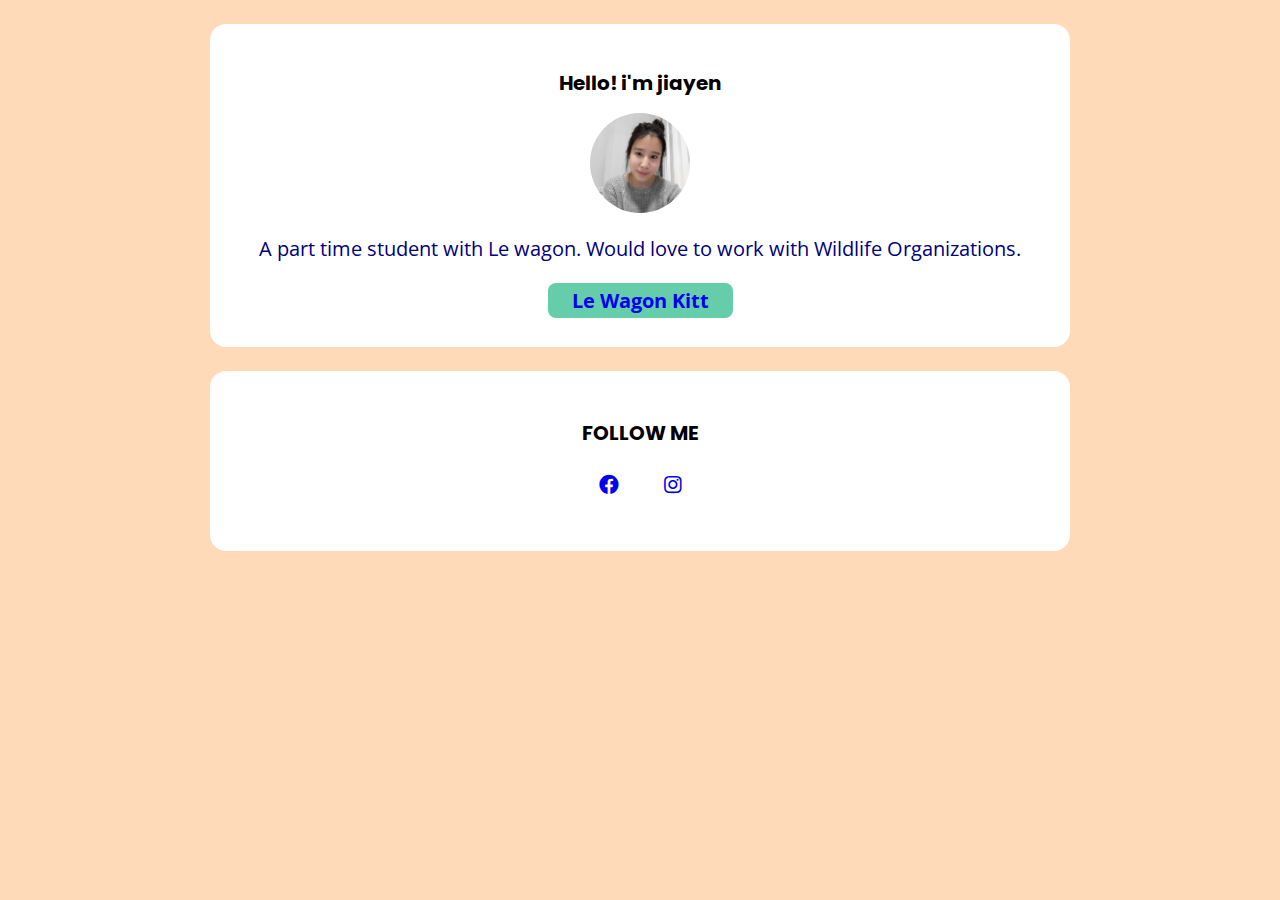
==== index.html @ f4c8c53c "my profile page" ====
<html>
    <head>
      <link rel="stylesheet" href="https://use.fontawesome.com/releases/v5.6.3/css/all.css">
      <link rel="stylesheet" href="style.css">
      <meta name="viewport" content="width=device-width, initial-scale=1">
      <meta charset="utf-8">
      <title> Profile </title>
    </head>

    <body>
      <div class="container">
        <div class="card-white">
          <h1>Hello! i'm jiayen</h1>
          <img src="images/profile.jpg" alt="profile" class="img-circle">
          <p>A part time student with Le wagon. Would love to work with Wildlife Organizations.</p>
          <a href="https://kitt.lewagon.com/alumni/jiayenlee" class="btn-teal"> Le Wagon Kitt </a>
        </div>

        <div class="card-white">
          <h2>FOLLOW ME</h2>
            <ul class="list-inline">
              <li>
                <a href="https://www.facebook.com/" class="social-icon" target="_blank">
                  <i class="fab fa-facebook"></i>
                </a>
              </li>

              <li>
                <a href="https://www.instagram.com/" class="social-icon" target="_blank">
                  <i class="fab fa-instagram"></i>
                </a>
              </li>
            </ul>
        </div>
      </div>
    </body>
</html>
---- style.css ----
@import url('https://fonts.googleapis.com/css2?family=Poppins:wght@600&display=swap');
@import url('https://fonts.googleapis.com/css2?family=Open+Sans&display=swap');
body {
    background-color:peachpuff;
    color: navy;
    font-family: 'Open Sans', sans-serif;
    font-size: 20px;
    line-height: 1.6;
}

h1, h2 {
    color: black;
    font-family: 'Poppins', sans-serif;
    font-size: 20px;
    line-height: 1.6;
}

a {
   color: silkblue;
   text-decoration: none;
   font-weight: bold
}

a:hover {
    color: blue
}

.img-circle{
    width: 100px;
    border-radius: 50%
}

.card-white {
    background-color: white;
    width: 800px;
    margin: 24px auto;
    padding: 30px;
    text-align: center;
    border-radius: 16px
}

.btn-teal {
    background-color: mediumaquamarine;
    padding: 4px 24px;
    border-radius: 8px
}

.btn-teal:hover {
    background-color: wheat
}

.list-inline {
    list-style: none;
    padding-left: 0px
}

.list-inline > li {
    display: inline-block;
    padding: 0px 20px
}

@media (max-width: 960px) {
    /* For a screen < 960px, this CSS will be read */
    .container {
      width: 700px;
    }
  }
  @media (max-width: 720px) {
    /* For a screen < 720px, this CSS will be read */
    .container {
      width: 500px;
    }
  }
  @media (max-width: 540px) {
    /* For a screen < 540px, this CSS will be read */
    .container {
      width: 300px;
    }
  }
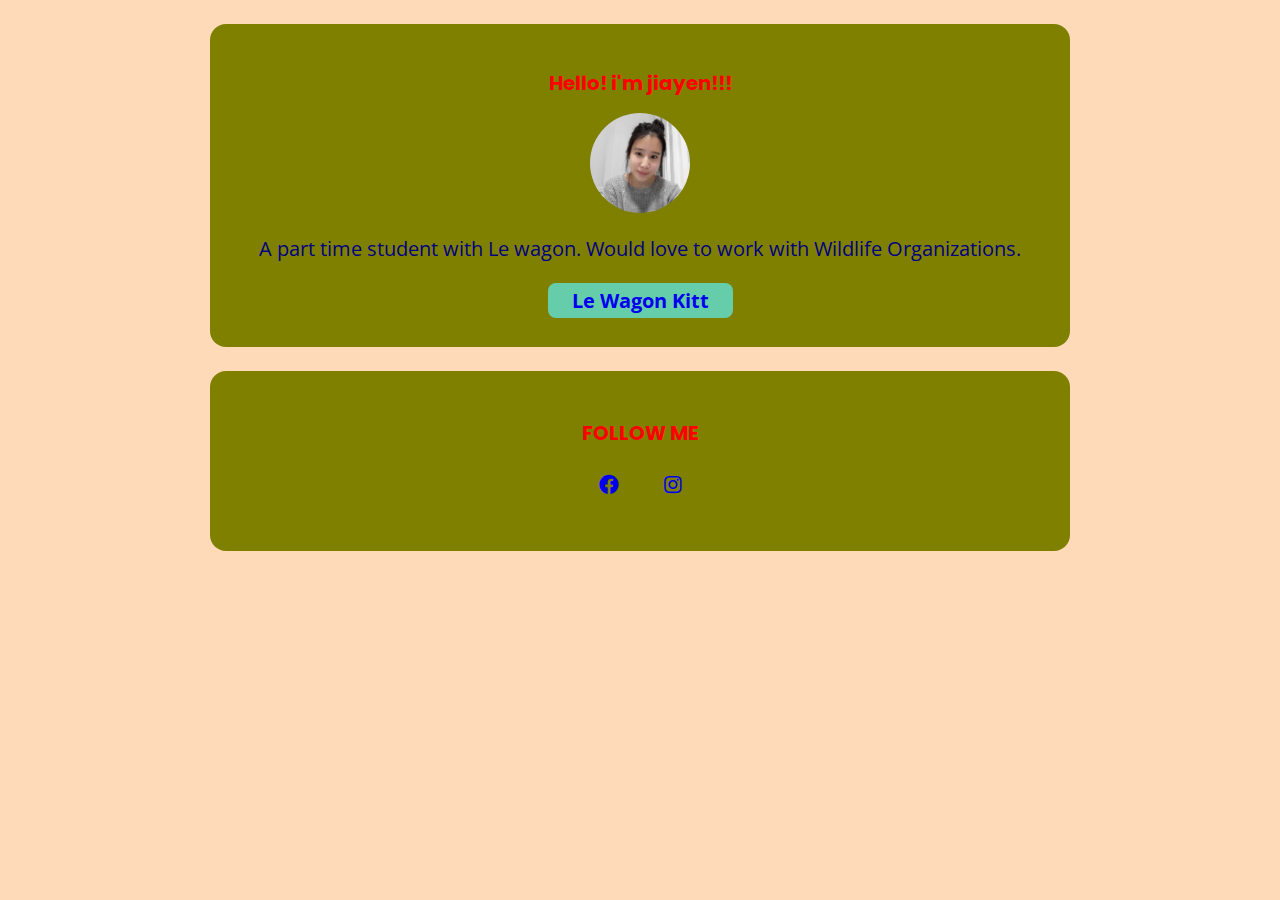
==== commit cd0beeb5: "rebuild pages" ====
--- a/index.html
+++ b/index.html
@@ -10,7 +10,7 @@
     <body>
       <div class="container">
         <div class="card-white">
-          <h1>Hello! i'm jiayen</h1>
+          <h1>Hello! i'm jiayen!!!</h1>
           <img src="images/profile.jpg" alt="profile" class="img-circle">
           <p>A part time student with Le wagon. Would love to work with Wildlife Organizations.</p>
           <a href="https://kitt.lewagon.com/alumni/jiayenlee" class="btn-teal"> Le Wagon Kitt </a>
--- a/style.css
+++ b/style.css
@@ -9,7 +9,7 @@
 }
 
 h1, h2 {
-    color: black;
+    color: red;
     font-family: 'Poppins', sans-serif;
     font-size: 20px;
     line-height: 1.6;
@@ -31,7 +31,7 @@
 }
 
 .card-white {
-    background-color: white;
+    background-color: olive;
     width: 800px;
     margin: 24px auto;
     padding: 30px;
@@ -76,4 +76,4 @@
     .container {
       width: 300px;
     }
-  }+  }
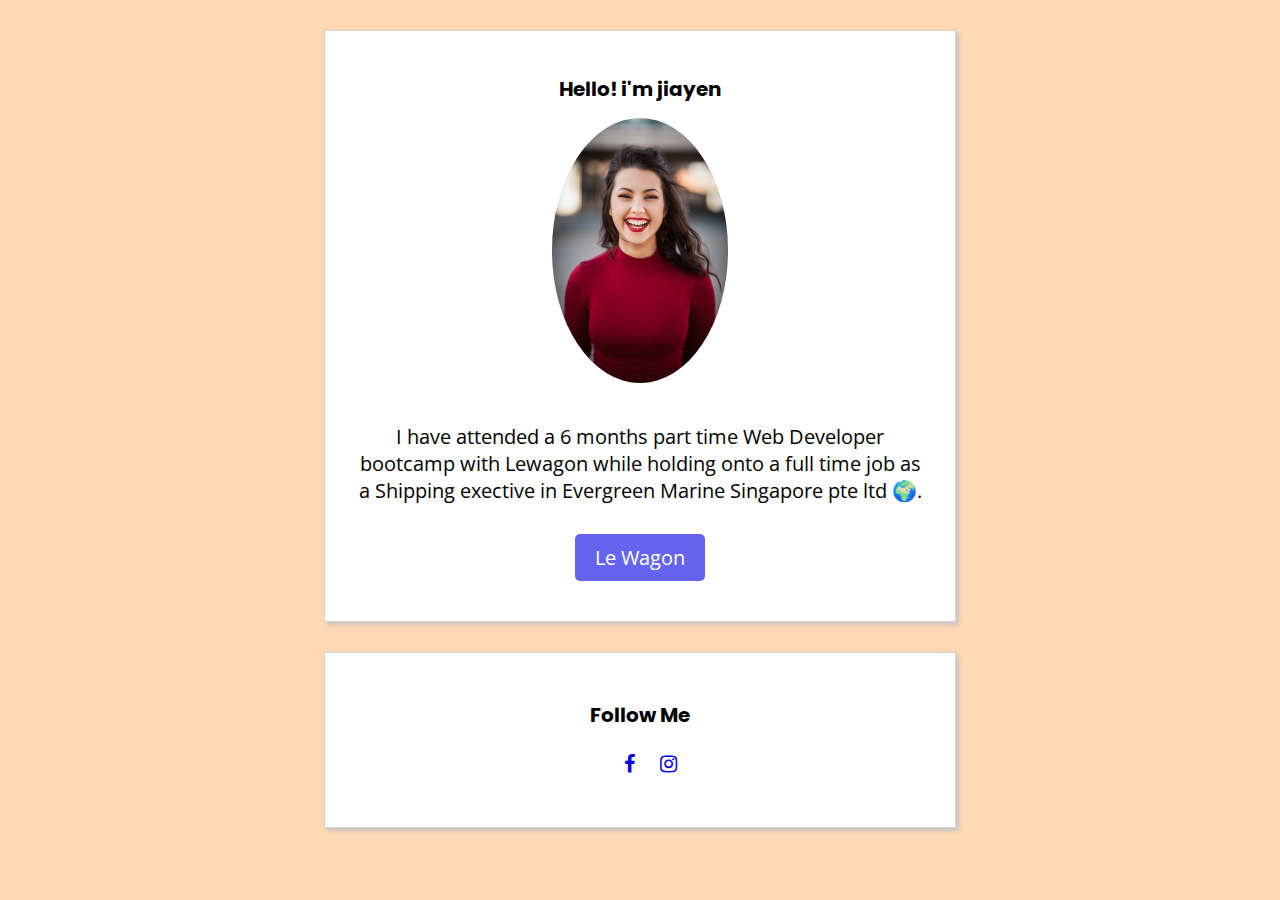
==== commit 925145b7: "added media queries" ====
--- a/index.html
+++ b/index.html
@@ -1,7 +1,7 @@
 <html>
     <head>
-      <link rel="stylesheet" href="https://use.fontawesome.com/releases/v5.6.3/css/all.css">
       <link rel="stylesheet" href="style.css">
+      <link rel="stylesheet" href="https://cdnjs.cloudflare.com/ajax/libs/font-awesome/4.7.0/css/font-awesome.min.css">
       <meta name="viewport" content="width=device-width, initial-scale=1">
       <meta charset="utf-8">
       <title> Profile </title>
@@ -9,29 +9,33 @@
 
     <body>
       <div class="container">
-        <div class="card-white">
-          <h1>Hello! i'm jiayen!!!</h1>
-          <img src="images/profile.jpg" alt="profile" class="img-circle">
-          <p>A part time student with Le wagon. Would love to work with Wildlife Organizations.</p>
-          <a href="https://kitt.lewagon.com/alumni/jiayenlee" class="btn-teal"> Le Wagon Kitt </a>
+        <div class="card" id="intro-card">
+          <h1>Hello! i'm jiayen</h1>
+
+          <img class="img-circle" src="images/profile.jpg" alt="profile photo"/>
+
+          <p id="intro">I have attended a 6 months part time Web Developer bootcamp with Lewagon while holding onto a full time job as a Shipping exective in Evergreen Marine Singapore pte ltd 🌍.
+          </p>
+
+          <a class="button" href="https://www.lewagon.com" target="_blank">Le Wagon</a>
+
         </div>
 
-        <div class="card-white">
-          <h2>FOLLOW ME</h2>
-            <ul class="list-inline">
-              <li>
-                <a href="https://www.facebook.com/" class="social-icon" target="_blank">
-                  <i class="fab fa-facebook"></i>
-                </a>
-              </li>
-
-              <li>
-                <a href="https://www.instagram.com/" class="social-icon" target="_blank">
-                  <i class="fab fa-instagram"></i>
-                </a>
-              </li>
-            </ul>
-        </div>
+        <div class="card">
+          <h2>Follow Me</h2>
+          <ul>
+            <li>
+              <a href="https://www.facebook.com/" class="social-icon" target="_blank">
+                <i class="fa fa-facebook"></i>
+              </a>
+            </li>
+            <li>
+              <a href="https://www.instagram.com/" target="_blank" class="social-icon">
+                <i class="fa fa-instagram"></i> 
+              </a>
+            </li>
+          </ul>
+        </div>  
       </div>
     </body>
 </html>--- a/style.css
+++ b/style.css
@@ -1,79 +1,83 @@
 @import url('https://fonts.googleapis.com/css2?family=Poppins:wght@600&display=swap');
 @import url('https://fonts.googleapis.com/css2?family=Open+Sans&display=swap');
+
 body {
-    background-color:peachpuff;
-    color: navy;
-    font-family: 'Open Sans', sans-serif;
-    font-size: 20px;
-    line-height: 1.6;
+	background-color: #ffd9b3;
+	color: black;
+	font-family: 'Open Sans', sans-serif;
+	font-size: 20px;
 }
 
 h1, h2 {
-    color: red;
-    font-family: 'Poppins', sans-serif;
-    font-size: 20px;
-    line-height: 1.6;
+	font-family: 'Poppins', sans-serif;
+	font-size: 20px;
 }
 
-a {
-   color: silkblue;
-   text-decoration: none;
-   font-weight: bold
+a{
+  text-decoration: none;
 }
 
-a:hover {
-    color: blue
+.container {
+	width: 50%;
+	margin: 0 auto;
 }
 
-.img-circle{
-    width: 100px;
-    border-radius: 50%
+.card {
+	text-align: center;
+  background: white;
+  padding: 30px;
+	margin: 30px 0;
+  border: 1px solid lightgrey;
+	box-shadow: 3px 3px 5px #c5c3c3;
+
 }
 
-.card-white {
-    background-color: olive;
-    width: 800px;
-    margin: 24px auto;
-    padding: 30px;
-    text-align: center;
-    border-radius: 16px
+#intro-card {
+	padding-bottom: 50px;
 }
 
-.btn-teal {
-    background-color: mediumaquamarine;
-    padding: 4px 24px;
-    border-radius: 8px
+.img-circle {
+	border-radius: 50%;
+	height: 30%;
 }
 
-.btn-teal:hover {
-    background-color: wheat
+#intro {
+	margin: 40px 0 ;
 }
 
-.list-inline {
-    list-style: none;
-    padding-left: 0px
+.button {
+	background-color: rgb(100, 100, 240);
+	color: white;
+	padding: 10px 20px;
+	border-radius: 5px;
 }
 
-.list-inline > li {
-    display: inline-block;
-    padding: 0px 20px
+.button:hover{
+	background-color: rgb(76, 76, 187);
+}
+
+li {
+	list-style: none;
+	display: inline-block;
+	padding: 0 20px;
+	padding-left: 0;
 }
 
 @media (max-width: 960px) {
-    /* For a screen < 960px, this CSS will be read */
-    .container {
-      width: 700px;
-    }
-  }
-  @media (max-width: 720px) {
-    /* For a screen < 720px, this CSS will be read */
-    .container {
-      width: 500px;
-    }
-  }
-  @media (max-width: 540px) {
-    /* For a screen < 540px, this CSS will be read */
-    .container {
-      width: 300px;
-    }
-  }
+	/* For a screen < 960px, this CSS will be read */
+	.container {
+		width: 700px;
+	}
+}
+@media (max-width: 720px) {
+	/* For a screen < 720px, this CSS will be read */
+	.container {
+		width: 500px;
+	}
+}
+@media (max-width: 540px) {
+	/* For a screen < 540px, this CSS will be read */
+	.container {
+		width: 300px;
+	}
+}
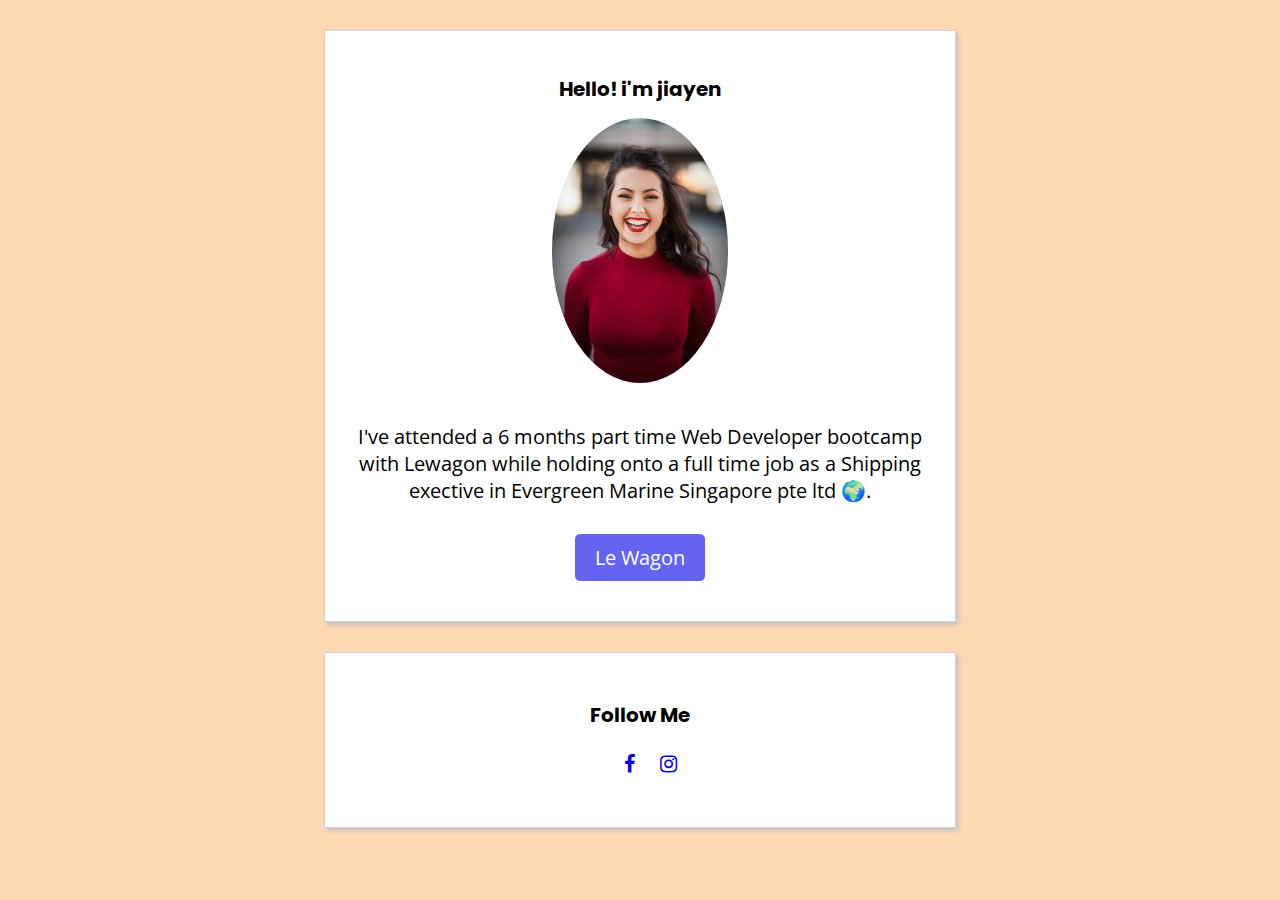
==== commit 45ec885d: "edited intro" ====
--- a/index.html
+++ b/index.html
@@ -14,7 +14,7 @@
 
           <img class="img-circle" src="images/profile.jpg" alt="profile photo"/>
 
-          <p id="intro">I have attended a 6 months part time Web Developer bootcamp with Lewagon while holding onto a full time job as a Shipping exective in Evergreen Marine Singapore pte ltd 🌍.
+          <p id="intro">I've attended a 6 months part time Web Developer bootcamp with Lewagon while holding onto a full time job as a Shipping exective in Evergreen Marine Singapore pte ltd 🌍.
           </p>
 
           <a class="button" href="https://www.lewagon.com" target="_blank">Le Wagon</a>
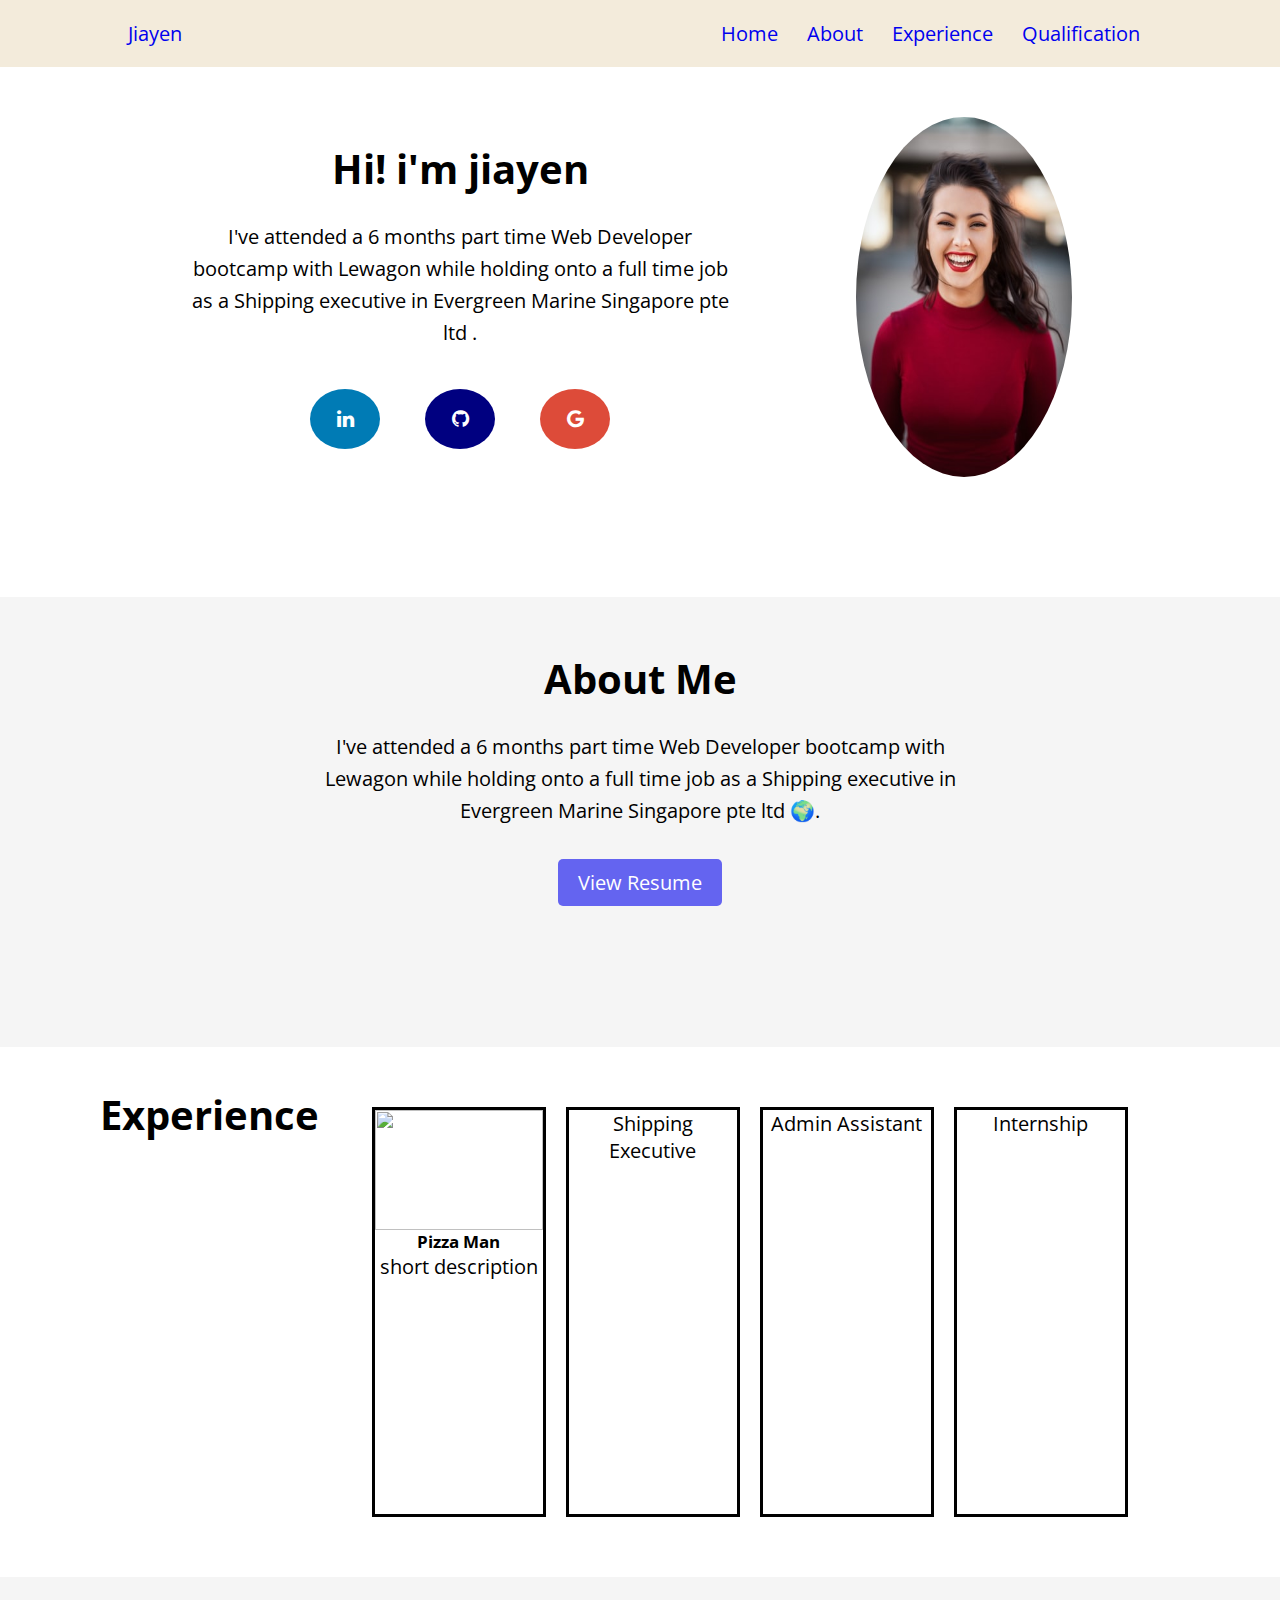
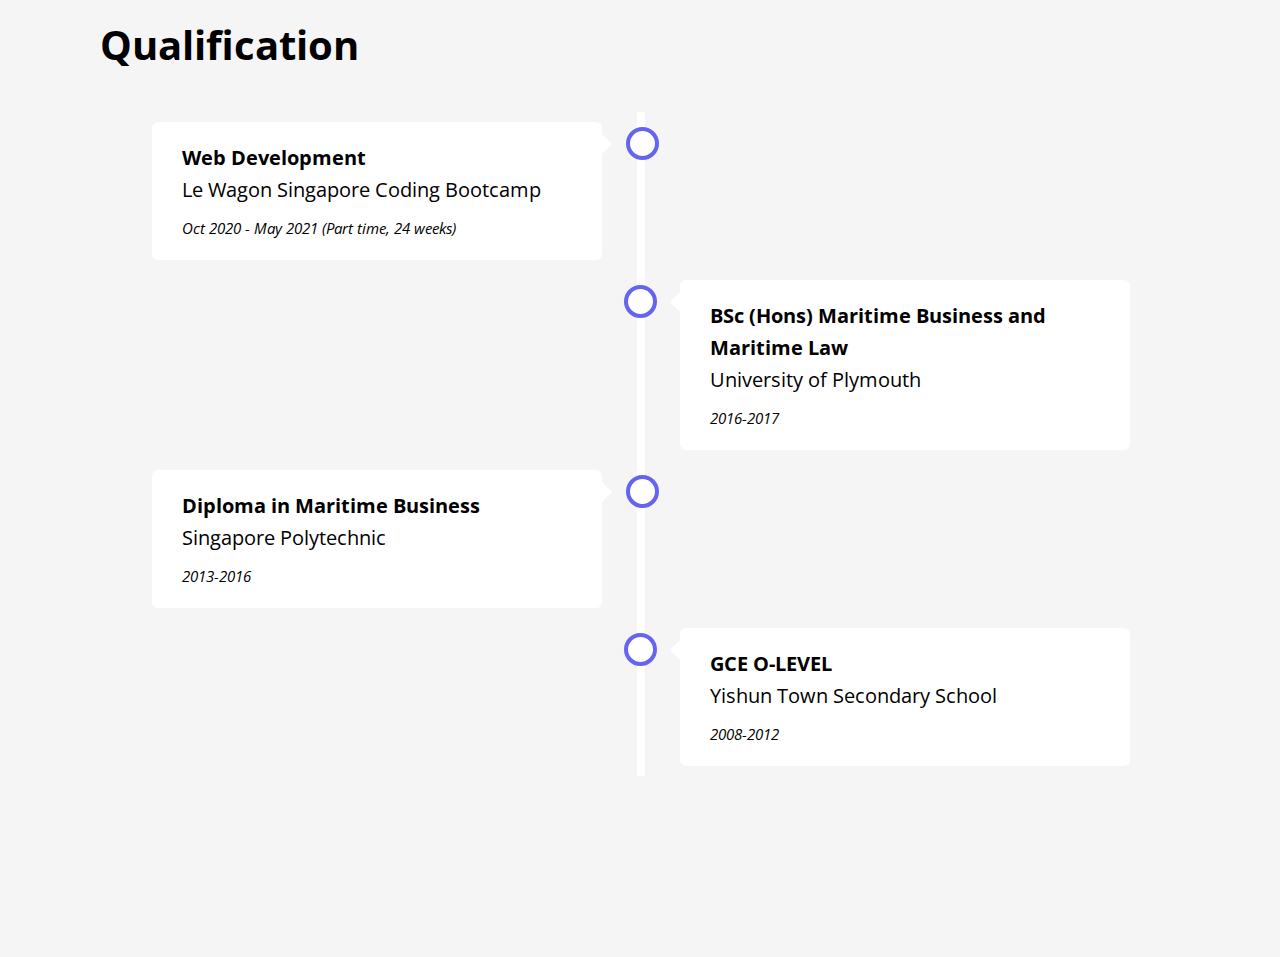
==== commit 67731bd1: "updated on frontend" ====
--- a/index.html
+++ b/index.html
@@ -4,38 +4,114 @@
       <link rel="stylesheet" href="https://cdnjs.cloudflare.com/ajax/libs/font-awesome/4.7.0/css/font-awesome.min.css">
       <meta name="viewport" content="width=device-width, initial-scale=1">
       <meta charset="utf-8">
+      <link href="https://emoji-css.afeld.me/emoji.css" rel="stylesheet">
+
       <title> Profile </title>
     </head>
 
     <body>
-      <div class="container">
-        <div class="card" id="intro-card">
-          <h1>Hello! i'm jiayen</h1>
+      <div class="navbar">
+        <a href="#" id="navlogo">Jiayen</a>
+        <div class="nav-items">
+          <ul>
+            <li><a href="#home">Home</a></li>
+            <li><a href="#about">About</a></li>
+            <li><a href="#experience">Experience</a></li>
+            <li><a href="#qualification">Qualification</a></li>
+          </ul>
+        </div>
+      </div>
 
-          <img class="img-circle" src="images/profile.jpg" alt="profile photo"/>
+      <div class="home-container" id="home">
+        <div class="intro">
+          <h1 id="intro-title">Hi! i'm jiayen</h1>
 
-          <p id="intro">I've attended a 6 months part time Web Developer bootcamp with Lewagon while holding onto a full time job as a Shipping exective in Evergreen Marine Singapore pte ltd 🌍.
+          <p>I've attended a 6 months part time Web Developer bootcamp with Lewagon while holding onto a full time job as a Shipping executive in Evergreen Marine Singapore pte ltd
+          <i class="em em-ship" aria-role="presentation" aria-label="SHIP"></i>.
           </p>
 
-          <a class="button" href="https://www.lewagon.com" target="_blank">Le Wagon</a>
+          <div class="social">
+            <a class="fa fa-linkedin" href="https://sg.linkedin.com/" target="_blank"></a>
+            <a class="fa fa-github" href="https://github.com/" target="_blank"></a>
+            <a class="fa fa-google" href="mailto:jiiayenn.lee@gmail.com"></a>
+          </div>
 
         </div>
+        
+        <img class="img-circle" src="images/profile.jpg" alt="profile photo"/>
 
-        <div class="card">
-          <h2>Follow Me</h2>
-          <ul>
-            <li>
-              <a href="https://www.facebook.com/" class="social-icon" target="_blank">
-                <i class="fa fa-facebook"></i>
-              </a>
-            </li>
-            <li>
-              <a href="https://www.instagram.com/" target="_blank" class="social-icon">
-                <i class="fa fa-instagram"></i> 
-              </a>
-            </li>
-          </ul>
-        </div>  
       </div>
+
+      <div class="about-container" id="about">
+        <div class="description">
+          <h1 class="header">About Me</h1>
+          <p>I've attended a 6 months part time Web Developer bootcamp with Lewagon while holding onto a full time job as a Shipping executive in Evergreen Marine Singapore pte ltd 🌍.
+          </p>
+          <div class="resume">
+            <a class="button" href="#">View Resume</a>
+          </div>
+        </div>
+      </div>
+
+      <div class="experience-container" id="experience">
+        <h1 class="header">Experience</h1>
+        <div class="cards">
+          <div class="card">
+            <img src="https://raw.githubusercontent.com/lewagon/fullstack-images/master/uikit/greece.jpg" />
+            <div class="info-card">
+              <h5>Pizza Man</h5>
+              <p>short description</p>
+            </div>
+          </div>
+
+          <div class="card">
+            Shipping Executive
+          </div>
+
+          <div class="card">
+            Admin Assistant
+          </div>
+
+          <div class="card">
+            Internship
+          </div>
+        </div>
+      </div>
+
+      <div class="qualification-container" id="qualification">
+        <h1 class="header">Qualification</h1>
+        <div class="timeline">
+          <div class="container left">
+            <div class="content">
+              <h4>Web Development</h4>
+              <p>Le Wagon Singapore Coding Bootcamp</p>
+              <p class="dates">Oct 2020 - May 2021 (Part time, 24 weeks)</p>
+            </div>
+          </div>
+          <div class="container right">
+            <div class="content">
+              <h4>BSc (Hons) Maritime Business and Maritime Law</h4>
+              <P>University of Plymouth</P>
+              <p class="dates">2016-2017</p>
+            </div>
+          </div>
+          <div class="container left">
+            <div class="content">
+              <h4>Diploma in Maritime Business</h4>
+              <p>Singapore Polytechnic</p>
+              <p class="dates">2013-2016</p>
+            </div>
+          </div>
+          <div class="container right">
+            <div class="content">
+              <h4>GCE O-LEVEL </h4>
+              <p>Yishun Town Secondary School</p>
+              <p class="dates">2008-2012</p>
+            </div>
+          </div>
+        </div>
+      </div>
+
+
     </body>
 </html>--- a/style.css
+++ b/style.css
@@ -1,48 +1,120 @@
 @import url('https://fonts.googleapis.com/css2?family=Poppins:wght@600&display=swap');
 @import url('https://fonts.googleapis.com/css2?family=Open+Sans&display=swap');
 
+* {
+	margin: 0;
+	padding: 0;
+}
+
 body {
-	background-color: #ffd9b3;
 	color: black;
 	font-family: 'Open Sans', sans-serif;
 	font-size: 20px;
 }
 
-h1, h2 {
-	font-family: 'Poppins', sans-serif;
-	font-size: 20px;
-}
-
-a{
+.navbar {
+  display: flex;
+  justify-content: space-between;
+  align-items: center;
+  padding: 20px 10%;
+	background-color: rgb(243, 235, 219);
+}
+
+.nav-items{
+  flex: 1;
+  text-align: right;
+}
+
+li{
+	list-style: none;
+	display: inline-block;
+	padding: 0 12px;
+}
+
+a {
+	text-decoration: none;
+}
+
+.home-container {
+	background-color: white;
+	height: 50%;
+	padding: 40px 100px;
+	display: flex;
+	justify-content: space-between;
+}
+
+#intro-title {
+	text-align: center;
+	padding-bottom: 20px;
+}
+
+.intro {
+	width: 50%;
+	margin-left: 90px;
+	margin-top: 30px;
+	line-height: 1.6;
+	text-align: center;
+}
+
+.social {
+	text-align: center;
+	margin-top: 20px;
+}
+
+.fa {
+  padding: 20px;
+  font-size: 30px;
+  width: 30px;
+  text-align: center;
   text-decoration: none;
-}
-
-.container {
+  border-radius: 50%;
+	margin: 20px;
+}
+
+.fa:hover {
+	border: black solid 3px;
+}
+
+.fa-linkedin {
+  background: #007bb5;
+  color: white;
+}
+
+.fa-github {
+	background: navy;
+  color: white;
+}
+
+.fa-google {
+  background: #dd4b39;
+  color: white;
+}
+
+.img-circle {
+	width: 20%;
+	border-radius: 50%;
+	height: 80%;
+	margin: 10px 10% 0 0;
+}
+
+.about-container {
+	background-color: whitesmoke;
+	height: 50%;
+}
+
+.description {
 	width: 50%;
-	margin: 0 auto;
-}
-
-.card {
-	text-align: center;
-  background: white;
-  padding: 30px;
-	margin: 30px 0;
-  border: 1px solid lightgrey;
-	box-shadow: 3px 3px 5px #c5c3c3;
-
-}
-
-#intro-card {
-	padding-bottom: 50px;
-}
-
-.img-circle {
-	border-radius: 50%;
-	height: 30%;
-}
-
-#intro {
-	margin: 40px 0 ;
+	padding: 50px 25%;
+	text-align: center;
+	line-height: 1.6;
+}
+
+.header {
+	margin-bottom: 20px;
+}
+
+.resume {
+	margin-top: 40px;
 }
 
 .button {
@@ -52,32 +124,153 @@
 	border-radius: 5px;
 }
 
-.button:hover{
-	background-color: rgb(76, 76, 187);
-}
-
-li {
-	list-style: none;
-	display: inline-block;
-	padding: 0 20px;
-	padding-left: 0;
-}
-
-@media (max-width: 960px) {
+.button:hover {
+	background-color: wheat;
+	color: black;
+}
+
+.experience-container {
+	background-color: white;
+	height: 50%;
+	padding: 40px 100px;
+	display: flex;
+	justify-content: space-between;
+}
+
+.cards {
+	display: grid;
+	grid-template-columns: 1fr 1fr 1fr 1fr;
+	grid-gap: 20px;
+	margin: 20px auto;
+	width: 70%;
+	text-align: center;
+}
+
+.card {
+	border: black solid 3px;
+
+}
+
+.card > img {
+  height: 120px;
+  width: 100%;
+  object-fit: cover;
+}
+
+.qualification-container {
+	background-color: whitesmoke;
+	height: 100%;
+	padding: 40px 100px;
+}
+
+.timeline {
+  position: relative;
+  max-width: 1000px;
+  margin: 40px auto;
+}
+
+.timeline::after {
+  content: '';
+  position: absolute;
+  width: 8px;
+  background-color: white;
+  top: 0;
+  bottom: 0;
+  left: 50%;
+  margin-left: -3px;
+}
+
+.container {
+  padding: 10px 40px;
+  position: relative;
+  width: 45%;
+}
+
+.container::after {
+  content: '';
+  position: absolute;
+  width: 25px;
+  height: 25px;
+  right: -17px;
+  background-color: white;
+  border: 4px solid rgb(100, 100, 240);
+  top: 15px;
+  border-radius: 50%;
+  z-index: 1;
+}
+
+.left {
+  left: -28px;
+}
+
+.right {
+  left: 50%;
+}
+
+.left::before {
+  content: " ";
+  height: 0;
+  position: absolute;
+  top: 22px;
+  width: 0;
+  z-index: 1;
+  right: 30px;
+  border: medium solid white;
+  border-width: 10px 0 10px 10px;
+  border-color: transparent transparent transparent white;
+}
+
+.right::before {
+  content: " ";
+  height: 0;
+  position: absolute;
+  top: 22px;
+  width: 0;
+  z-index: 1;
+  left: 30px;
+  border: medium solid white;
+  border-width: 10px 10px 10px 0;
+  border-color: transparent white transparent transparent;
+}
+
+.right::after {
+  left: -16px;
+}
+
+.content {
+  padding: 20px 30px;
+  background-color: white;
+  position: relative;
+  border-radius: 6px;
+	line-height: 1.6;
+}
+
+.dates {
+	font-size: 15px;
+	font-style: italic;
+	padding-top: 10px;
+}
+
+a:hover {
+ font-weight: bolder;
+}
+
+
+
+/* @media (max-width: 960px) { */
 	/* For a screen < 960px, this CSS will be read */
-	.container {
+	/* .container {
 		width: 700px;
 	}
-}
-@media (max-width: 720px) {
+} */
+/* @media (max-width: 720px) {
 	/* For a screen < 720px, this CSS will be read */
-	.container {
+	/* .container {
 		width: 500px;
 	}
-}
-@media (max-width: 540px) {
+} */
+/* @media (max-width: 540px) { */
 	/* For a screen < 540px, this CSS will be read */
-	.container {
-		width: 300px;
-	}
-}
+	/* .container {
+		width: 300px; */
+
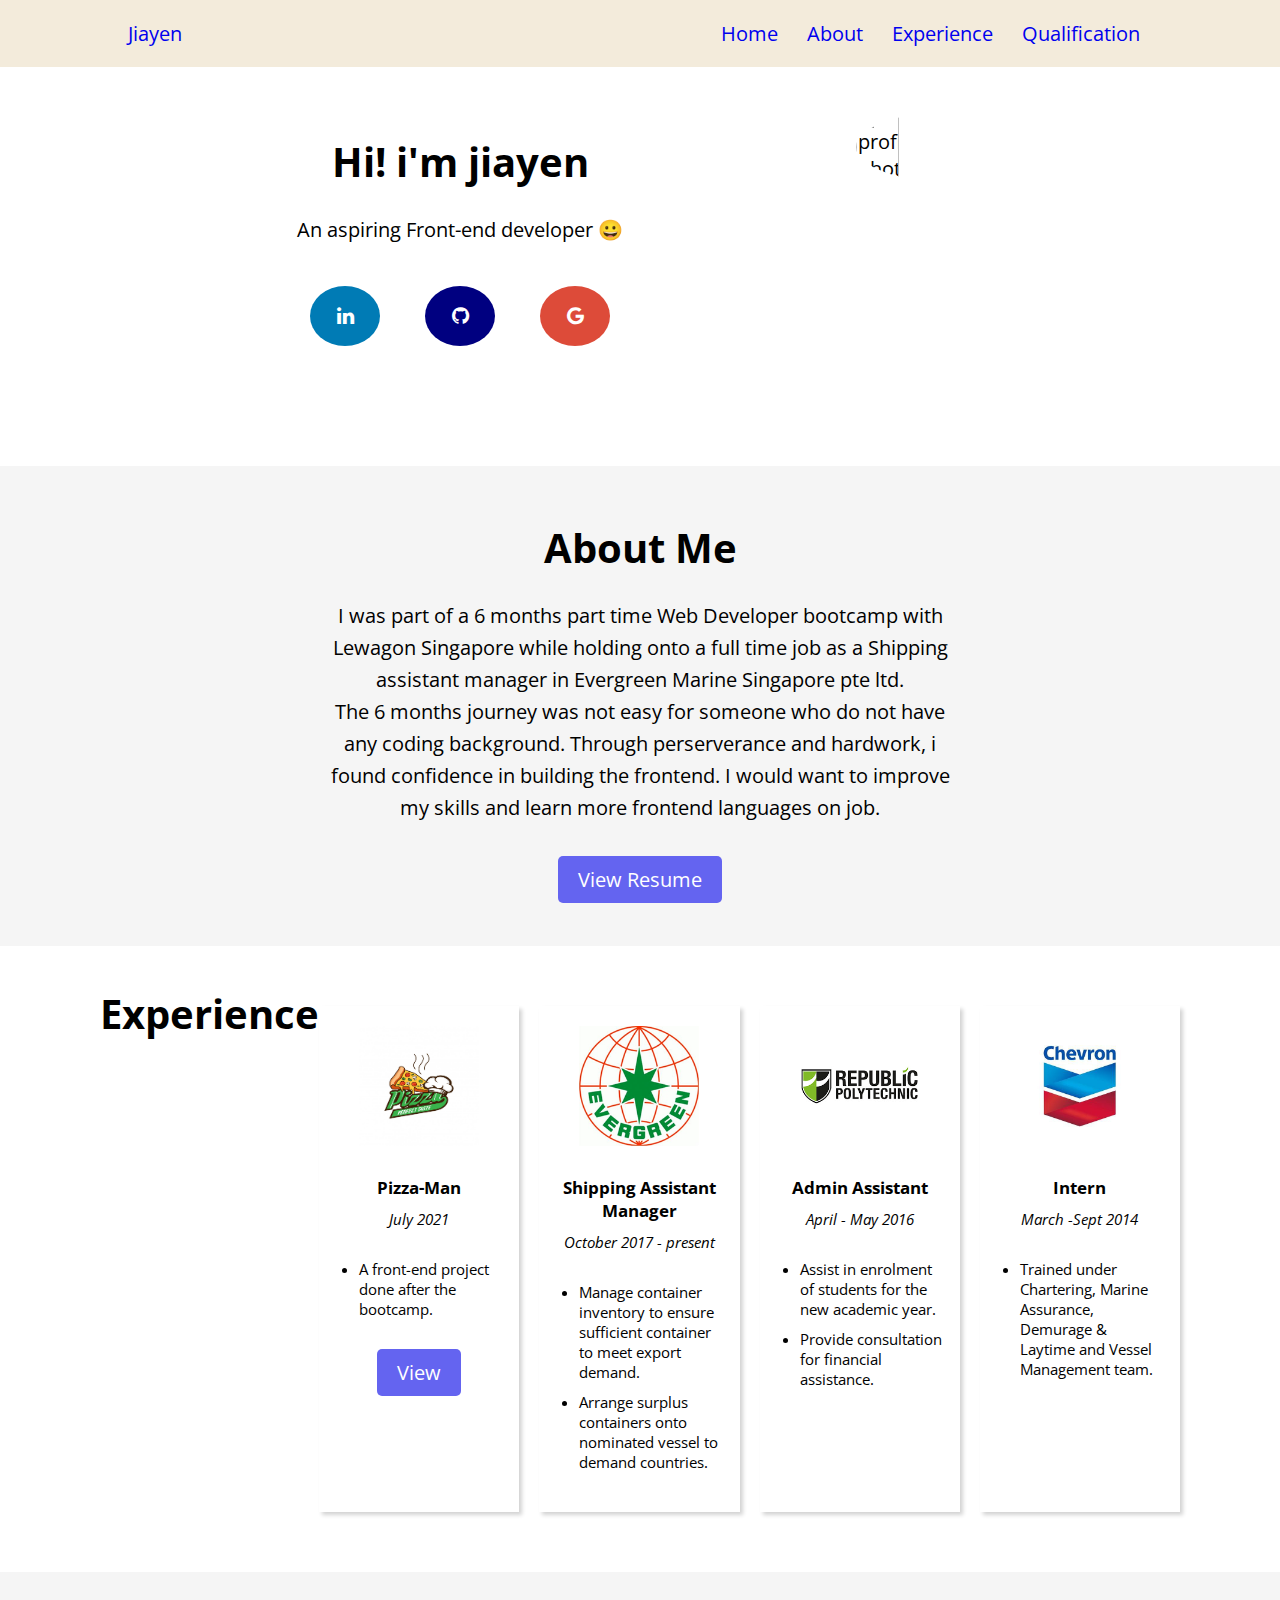
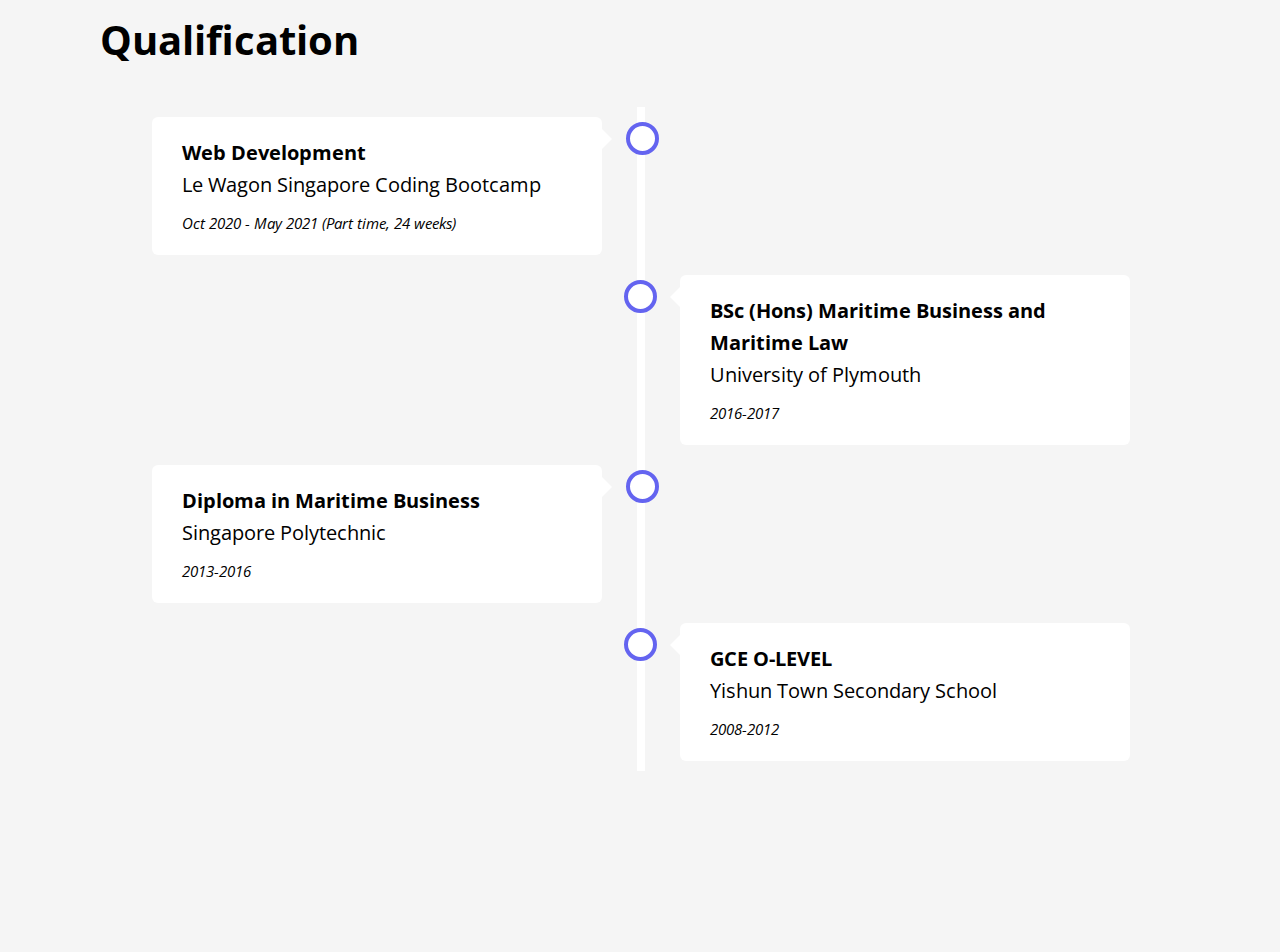
==== commit a0370861: "build up on the frontend" ====
--- a/index.html
+++ b/index.html
@@ -14,39 +14,38 @@
         <a href="#" id="navlogo">Jiayen</a>
         <div class="nav-items">
           <ul>
-            <li><a href="#home">Home</a></li>
-            <li><a href="#about">About</a></li>
-            <li><a href="#experience">Experience</a></li>
-            <li><a href="#qualification">Qualification</a></li>
+            <li class="nav-list"><a href="#home">Home</a></li>
+            <li class="nav-list"><a href="#about">About</a></li>
+            <li class="nav-list"><a href="#experience">Experience</a></li>
+            <li class="nav-list"><a href="#qualification">Qualification</a></li>
           </ul>
         </div>
       </div>
 
       <div class="home-container" id="home">
         <div class="intro">
-          <h1 id="intro-title">Hi! i'm jiayen</h1>
+          <h1 class="header">Hi! i'm jiayen</h1>
 
-          <p>I've attended a 6 months part time Web Developer bootcamp with Lewagon while holding onto a full time job as a Shipping executive in Evergreen Marine Singapore pte ltd
-          <i class="em em-ship" aria-role="presentation" aria-label="SHIP"></i>.
-          </p>
+          <p>An aspiring Front-end developer 😀</p>
 
           <div class="social">
-            <a class="fa fa-linkedin" href="https://sg.linkedin.com/" target="_blank"></a>
-            <a class="fa fa-github" href="https://github.com/" target="_blank"></a>
+            <a class="fa fa-linkedin" href="https://www.linkedin.com/in/jia-yen-lee" target="_blank"></a>
+            <a class="fa fa-github" href="https://github.com/jiayenlee" target="_blank"></a>
             <a class="fa fa-google" href="mailto:jiiayenn.lee@gmail.com"></a>
           </div>
 
         </div>
         
-        <img class="img-circle" src="images/profile.jpg" alt="profile photo"/>
+        <img class="img-circle" src="images/profile2.jpg" alt="profile photo"/>
 
       </div>
 
       <div class="about-container" id="about">
         <div class="description">
           <h1 class="header">About Me</h1>
-          <p>I've attended a 6 months part time Web Developer bootcamp with Lewagon while holding onto a full time job as a Shipping executive in Evergreen Marine Singapore pte ltd 🌍.
+          <p>I was part of a 6 months part time Web Developer bootcamp with Lewagon Singapore while holding onto a full time job as a Shipping assistant manager in Evergreen Marine Singapore pte ltd.
           </p>
+          <p>The 6 months journey was not easy for someone who do not have any coding background. Through perserverance and hardwork, i found confidence in building the frontend. I would want to improve my skills and learn more frontend languages on job.</p>
           <div class="resume">
             <a class="button" href="#">View Resume</a>
           </div>
@@ -57,23 +56,64 @@
         <h1 class="header">Experience</h1>
         <div class="cards">
           <div class="card">
-            <img src="https://raw.githubusercontent.com/lewagon/fullstack-images/master/uikit/greece.jpg" />
+            <img src="images/pizza.jpg" alt="pizza man logo" />
             <div class="info-card">
-              <h5>Pizza Man</h5>
-              <p>short description</p>
+              <h5>Pizza-Man</h5>
+              <p class="dates">July 2021</p>
+              <ul class="info-list">
+                <li>
+                  A front-end project done after the bootcamp.
+                </li>
+              </ul>
+              <a href="#" class="pizza-button">View</a>
             </div>
           </div>
 
           <div class="card">
-            Shipping Executive
+            <img src="images/evergreen.jpg" alt="evergreen logo" />
+            <div class="info-card">
+              <h5>Shipping Assistant Manager</h5>
+              <p class="dates">October 2017 - present</p>
+              <ul class="info-list">
+                <li>
+                  Manage container inventory to ensure sufficient container to meet export demand.
+                </li>
+                <li>
+                  Arrange surplus containers onto nominated vessel to demand countries.
+                </li>
+              </ul>
+         
+            </div>
+
           </div>
 
           <div class="card">
-            Admin Assistant
+            <img src="images/rp.jpg" alt="rp logo" />
+            <div class="info-card">
+              <h5>Admin Assistant</h5>
+              <p class="dates">April - May 2016</p>
+              <ul class="info-list">
+                <li> 
+                  Assist in enrolment of students for the new academic year. 
+                </li>
+                <li> 
+                  Provide consultation for financial assistance. 
+                </li>
+              </ul>
+            </div>
           </div>
 
           <div class="card">
-            Internship
+            <img src="images/chevron.jpg" alt="chevron logo" />
+            <div class="info-card">
+              <h5>Intern</h5>
+              <p class="dates">March -Sept 2014</p>
+              <ul class="info-list"> 
+                <li> 
+                  Trained under Chartering, Marine Assurance, Demurage & Laytime and Vessel Management team. 
+                </li>
+              </ul>
+            </div>
           </div>
         </div>
       </div>
--- a/style.css
+++ b/style.css
@@ -14,18 +14,21 @@
 
 .navbar {
   display: flex;
-  justify-content: space-between;
+  justify-content:space-between;
   align-items: center;
   padding: 20px 10%;
 	background-color: rgb(243, 235, 219);
+	position: fixed;
+	width: 100%;
+	z-index: 1;
 }
 
 .nav-items{
-  flex: 1;
   text-align: right;
-}
-
-li{
+	margin-right: 20%;
+}
+
+.nav-list{
 	list-style: none;
 	display: inline-block;
 	padding: 0 12px;
@@ -37,15 +40,10 @@
 
 .home-container {
 	background-color: white;
-	height: 50%;
-	padding: 40px 100px;
+	height: auto;
+	padding: 100px 100px;
 	display: flex;
 	justify-content: space-between;
-}
-
-#intro-title {
-	text-align: center;
-	padding-bottom: 20px;
 }
 
 .intro {
@@ -99,7 +97,7 @@
 
 .about-container {
 	background-color: whitesmoke;
-	height: 50%;
+	height: auto;
 }
 
 .description {
@@ -125,13 +123,13 @@
 }
 
 .button:hover {
-	background-color: wheat;
+	background-color: rgb(243, 235, 219);
 	color: black;
 }
 
 .experience-container {
 	background-color: white;
-	height: 50%;
+	height: auto;
 	padding: 40px 100px;
 	display: flex;
 	justify-content: space-between;
@@ -142,19 +140,55 @@
 	grid-template-columns: 1fr 1fr 1fr 1fr;
 	grid-gap: 20px;
 	margin: 20px auto;
-	width: 70%;
+	width: 80%;
 	text-align: center;
 }
 
 .card {
-	border: black solid 3px;
-
+	box-shadow: 3px 3px 4px lightgrey;
+	position: relative;
+	top: 0;
+	transition: top ease 0.1s;
+}
+
+.card:hover {
+	top: -10px;
 }
 
 .card > img {
   height: 120px;
-  width: 100%;
+  width: 60s%;
   object-fit: cover;
+	padding-top: 20px;
+}
+
+.info-card {
+	padding-top: 30px;
+	text-align: center;
+}
+
+.info-list {
+	list-style-type: circle black;
+	text-align: left;
+	padding: 20px 18px 20px 40px;
+	font-size: 15px;
+	margin-bottom: 20px;
+}
+
+ul.info-list > li {
+	padding-top: 10px;
+}
+
+.pizza-button {
+	background-color: rgb(100, 100, 240);
+	color: white;
+	padding: 10px 20px;
+	border-radius: 5px;
+}
+
+.pizza-button:hover {
+	background-color: rgb(243, 235, 219);
+	color: black;
 }
 
 .qualification-container {
@@ -184,6 +218,7 @@
   padding: 10px 40px;
   position: relative;
   width: 45%;
+	
 }
 
 .container::after {
@@ -197,6 +232,7 @@
   top: 15px;
   border-radius: 50%;
   z-index: 1;
+
 }
 
 .left {
@@ -218,6 +254,7 @@
   border: medium solid white;
   border-width: 10px 0 10px 10px;
   border-color: transparent transparent transparent white;
+	
 }
 
 .right::before {
@@ -235,6 +272,7 @@
 
 .right::after {
   left: -16px;
+	
 }
 
 .content {
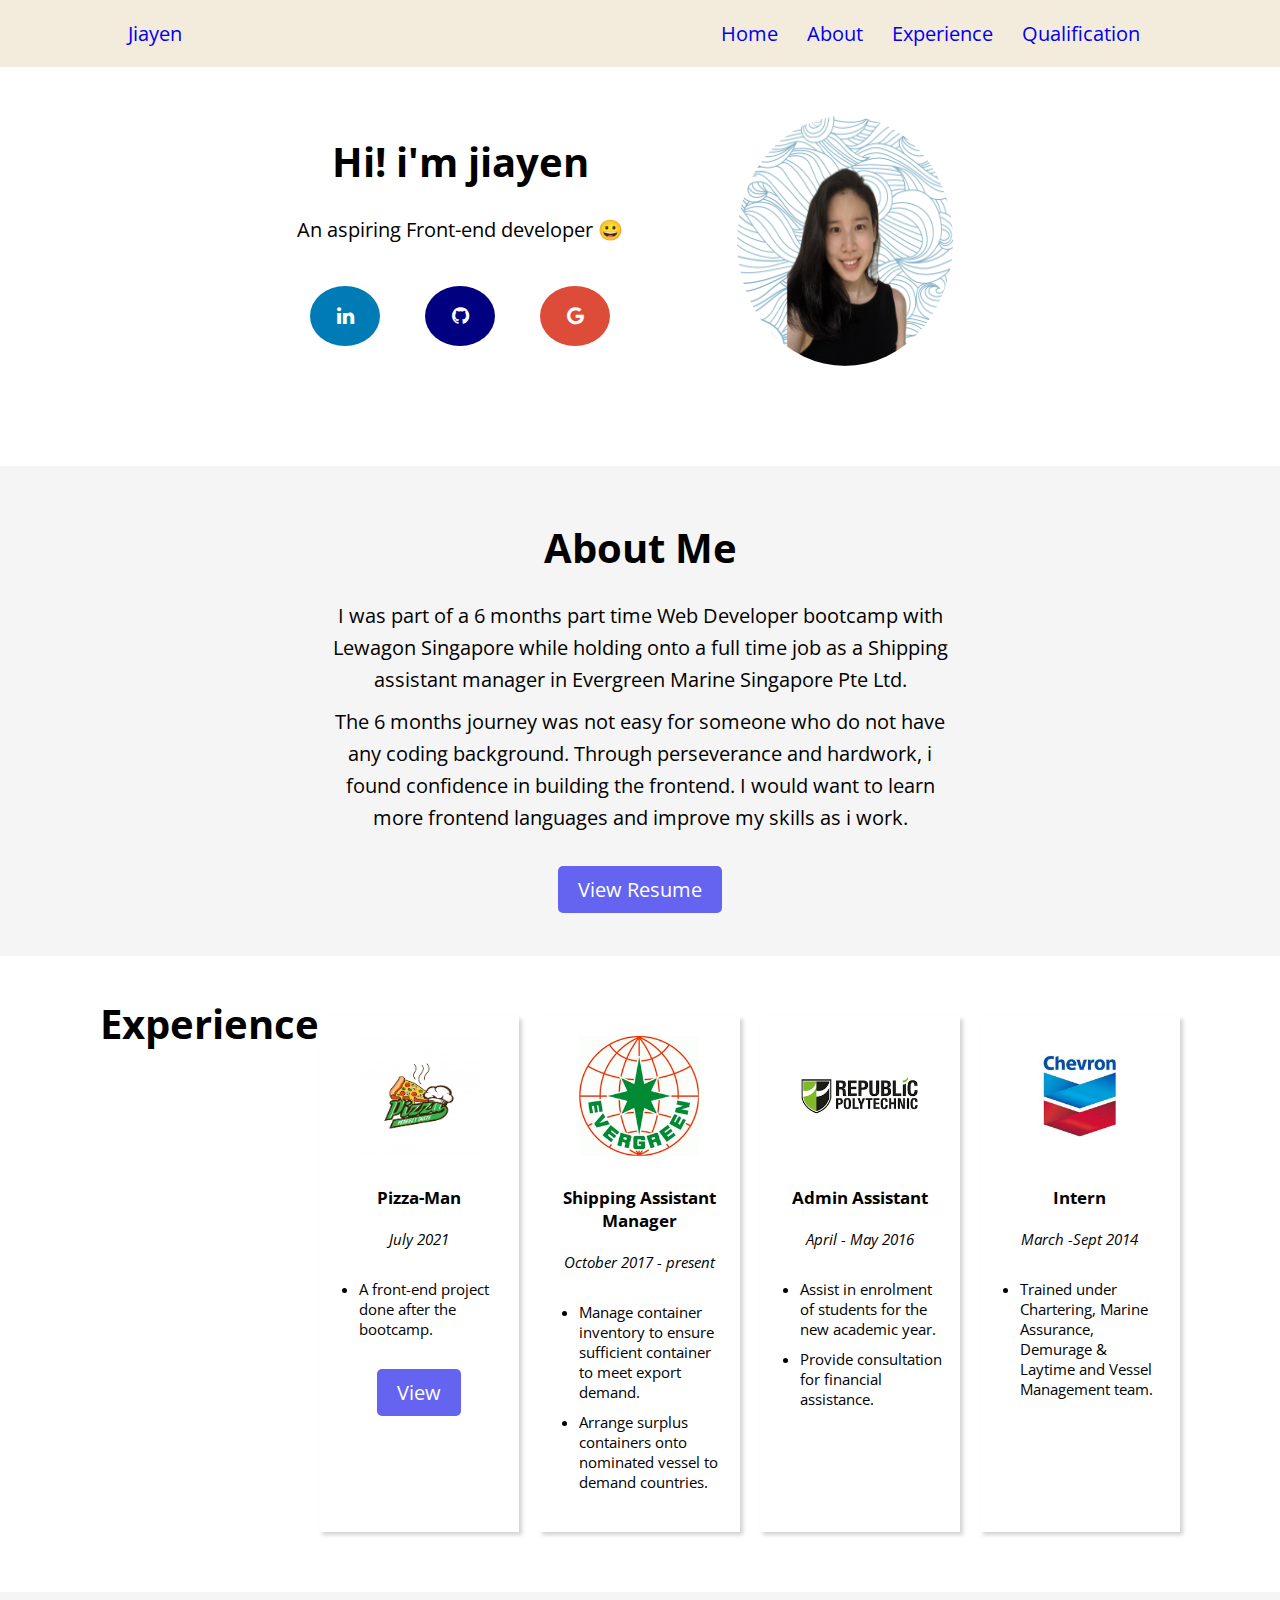
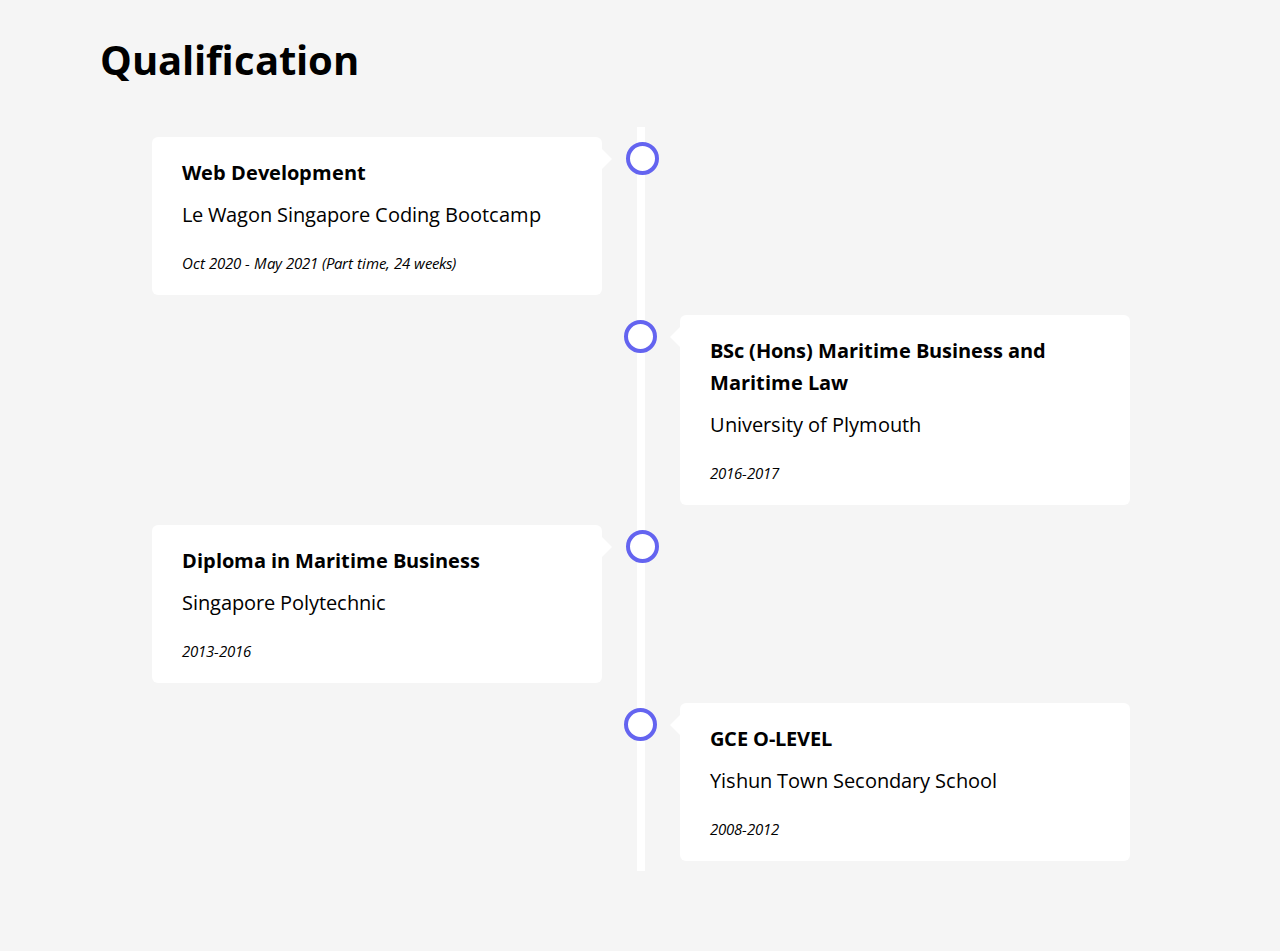
==== commit ef49ca8f: "added in media query" ====
--- a/index.html
+++ b/index.html
@@ -36,18 +36,18 @@
 
         </div>
         
-        <img class="img-circle" src="images/profile2.jpg" alt="profile photo"/>
+        <img class="img-circle" src="images/profile.jpg" alt="profile photo"/>
 
       </div>
 
       <div class="about-container" id="about">
         <div class="description">
           <h1 class="header">About Me</h1>
-          <p>I was part of a 6 months part time Web Developer bootcamp with Lewagon Singapore while holding onto a full time job as a Shipping assistant manager in Evergreen Marine Singapore pte ltd.
+          <p>I was part of a 6 months part time Web Developer bootcamp with Lewagon Singapore while holding onto a full time job as a Shipping assistant manager in Evergreen Marine Singapore Pte Ltd.
           </p>
-          <p>The 6 months journey was not easy for someone who do not have any coding background. Through perserverance and hardwork, i found confidence in building the frontend. I would want to improve my skills and learn more frontend languages on job.</p>
+          <p>The 6 months journey was not easy for someone who do not have any coding background. Through perseverance and hardwork, i found confidence in building the frontend. I would want to learn more frontend languages and improve my skills as i work.</p>
           <div class="resume">
-            <a class="button" href="#">View Resume</a>
+            <a class="button" href="documents/Resume.pdf" target="_blank">View Resume</a>
           </div>
         </div>
       </div>
@@ -65,7 +65,7 @@
                   A front-end project done after the bootcamp.
                 </li>
               </ul>
-              <a href="#" class="pizza-button">View</a>
+              <a href="https://github.com/jiayenlee/pizza-man/tree/master/app" target="_blank" class="pizza-button">View</a>
             </div>
           </div>
 
--- a/style.css
+++ b/style.css
@@ -91,8 +91,7 @@
 .img-circle {
 	width: 20%;
 	border-radius: 50%;
-	height: 80%;
-	margin: 10px 10% 0 0;
+	margin: 16px 21% 0 0;
 }
 
 .about-container {
@@ -105,6 +104,10 @@
 	padding: 50px 25%;
 	text-align: center;
 	line-height: 1.6;
+}
+
+p {
+	margin-top: 10px;
 }
 
 .header {
@@ -193,7 +196,7 @@
 
 .qualification-container {
 	background-color: whitesmoke;
-	height: 100%;
+	height: auto;
 	padding: 40px 100px;
 }
 
@@ -217,8 +220,7 @@
 .container {
   padding: 10px 40px;
   position: relative;
-  width: 45%;
-	
+  width: 45%;	
 }
 
 .container::after {
@@ -232,7 +234,6 @@
   top: 15px;
   border-radius: 50%;
   z-index: 1;
-
 }
 
 .left {
@@ -253,8 +254,7 @@
   right: 30px;
   border: medium solid white;
   border-width: 10px 0 10px 10px;
-  border-color: transparent transparent transparent white;
-	
+  border-color: transparent transparent transparent white;	
 }
 
 .right::before {
@@ -295,20 +295,21 @@
 
 
 
-/* @media (max-width: 960px) { */
-	/* For a screen < 960px, this CSS will be read */
-	/* .container {
-		width: 700px;
+@media (max-width: 960px) {
+
+	.img-circle {
+		width: 30%;
+		border-radius: 50%;
+		margin: 16px 10px 0 0;
 	}
-} */
-/* @media (max-width: 720px) {
-	/* For a screen < 720px, this CSS will be read */
-	/* .container {
-		width: 500px;
+
+	.intro {
+		margin-left: 50px;
 	}
-} */
-/* @media (max-width: 540px) { */
-	/* For a screen < 540px, this CSS will be read */
-	/* .container {
-		width: 300px; */
-
+
+	.cards {
+		grid-template-columns: 1fr 1fr;
+	}
+
+}
+
